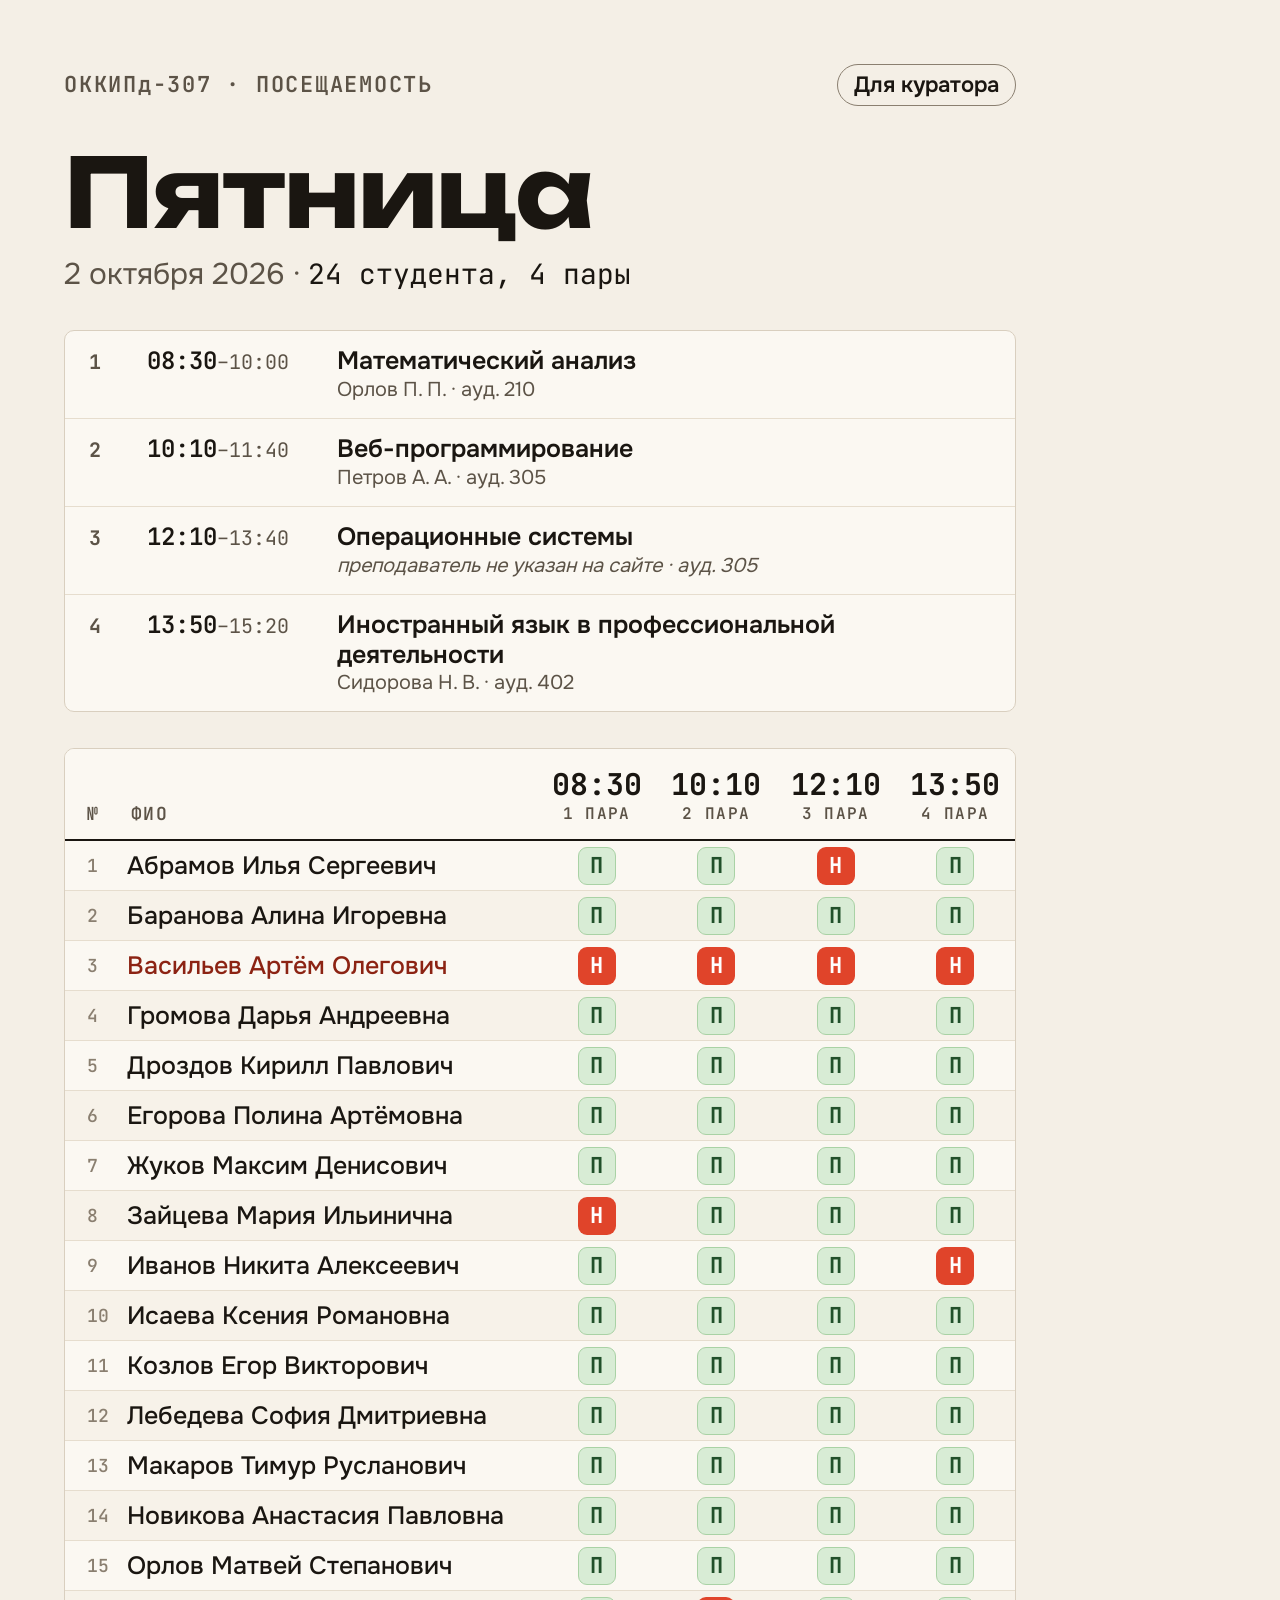
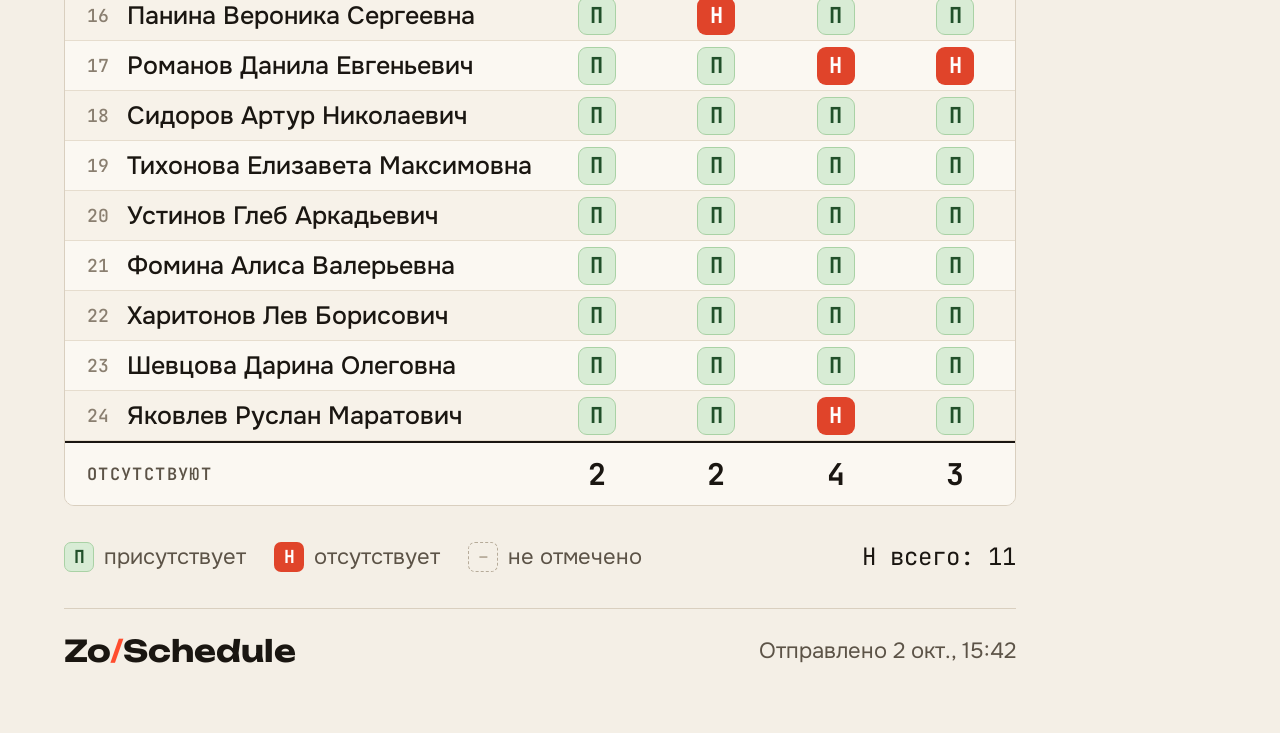
==== backend/app/web/design/report.html @ d5b0e3bf "Дизайн: кнопка «Отправить куратору», выбор пары и макет картинки Переключатель «Остальным П/Н», выбо" ====
<!doctype html>
<html lang="ru">
<head>
<meta charset="utf-8">
<title>Картинка для куратора</title>
<!-- Макет картинки, которую бот присылает старосте («Отправить куратору»): 1080 px, светлая
     тема всегда, потому что картинку пересылают и печатают. Данные подставные; ?partial
     показывает вид с неотмеченными ячейками. Боевой шаблон повторит эту вёрстку. -->
<style>
@font-face{font-family:'Onest';font-weight:100 900;src:url(../../bot/assets/fonts/Onest-cyrillic.woff2) format('woff2');unicode-range:U+0301,U+0400-045F,U+0490-0491,U+04B0-04B1,U+2116}
@font-face{font-family:'Onest';font-weight:100 900;src:url(../../bot/assets/fonts/Onest-latin.woff2) format('woff2');unicode-range:U+0000-00FF,U+2000-206F,U+2212}
@font-face{font-family:'JetBrains Mono';font-weight:100 800;src:url(../../bot/assets/fonts/JetBrainsMono-cyrillic.woff2) format('woff2');unicode-range:U+0301,U+0400-045F,U+0490-0491,U+04B0-04B1,U+2116}
@font-face{font-family:'JetBrains Mono';font-weight:100 800;src:url(../../bot/assets/fonts/JetBrainsMono-latin.woff2) format('woff2');unicode-range:U+0000-00FF,U+2000-206F,U+2212}
@font-face{font-family:'Unbounded';font-weight:200 900;src:url(../../bot/assets/fonts/Unbounded-cyrillic.woff2) format('woff2');unicode-range:U+0301,U+0400-045F,U+0490-0491,U+04B0-04B1,U+2116}
@font-face{font-family:'Unbounded';font-weight:200 900;src:url(../../bot/assets/fonts/Unbounded-latin.woff2) format('woff2');unicode-range:U+0000-00FF,U+2000-206F,U+2212}
*{margin:0;padding:0;box-sizing:border-box}
body{background:#f4efe6;font-family:Onest,system-ui,sans-serif;color:#1a1611}
.frame{width:1080px;padding:64px;display:flex;flex-direction:column;gap:36px;background:#f4efe6}
.mono{font-family:'JetBrains Mono',ui-monospace,monospace}
.top{display:flex;align-items:center;justify-content:space-between}
.eyebrow{font-size:22px;line-height:28px;font-weight:600;letter-spacing:.08em;color:#5c5347}
.eyebrow em{font-style:normal;text-transform:uppercase}
.pill{font-size:22px;line-height:28px;font-weight:600;padding:6px 16px;border:1px solid #8a7f70;border-radius:999px}
h1{font-family:Unbounded,'Arial Black',sans-serif;font-size:96px;line-height:100px;font-weight:700;letter-spacing:-.02em}
.sub{font-size:30px;line-height:40px;color:#5c5347;margin-top:12px}
.sub b{font-family:'JetBrains Mono',monospace;font-size:28px;font-weight:400;color:#1a1611}
table{width:100%;border-collapse:separate;border-spacing:0;table-layout:fixed;background:#fbf8f2;border:1px solid #d9cfbf;border-radius:10px;overflow:hidden}
th,td{padding:0;text-align:center;font-weight:inherit}
col.n{width:62px}col.who{width:410px}
thead th{vertical-align:bottom;padding:18px 4px 14px;border-bottom:2px solid #1a1611;background:#fbf8f2}
thead .t{font:700 30px/34px 'JetBrains Mono',monospace}
thead .p{margin-top:2px;font:600 16px/22px 'JetBrains Mono',monospace;letter-spacing:.08em;text-transform:uppercase;color:#5c5347;display:flex;align-items:center;justify-content:center;gap:8px}
.dot{flex:none;width:12px;height:12px;border-radius:50%;background:var(--dot)}
.k-blue{--dot:#3b6fd1}.k-green{--dot:#3f9a4c}.k-red{--dot:#e0442a}.k-gray{--dot:#a69a88}
thead .num,thead .name{text-align:left;vertical-align:bottom;font:600 18px/22px 'JetBrains Mono',monospace;letter-spacing:.08em;text-transform:uppercase;color:#5c5347}
thead .num{padding-left:22px}
tbody td,tbody th{height:50px;border-bottom:1px solid #e6ddce}
tbody tr:nth-child(even) td,tbody tr:nth-child(even) th{background:#f7f2e9}
tbody .num{font:500 18px/1 'JetBrains Mono',monospace;color:#8a7f70;text-align:left;padding-left:22px}
tbody .name{text-align:left;font-size:25px;line-height:30px;font-weight:500;white-space:nowrap;padding-right:6px}
.m{display:inline-grid;place-items:center;width:38px;height:38px;border-radius:9px;font:700 22px/1 'JetBrains Mono',monospace;vertical-align:middle}
.m.p{background:#d8ecd5;color:#21502a;border:1.5px solid #a9d2a5}
.m.n{background:#e0442a;color:#fff}
.m.e{border:1.5px dashed #b6ab99;color:#b6ab99;font-weight:500}
.gone .name{color:#8c2313}
tfoot td,tfoot th{height:64px;border-top:2px solid #1a1611;background:#fbf8f2;vertical-align:middle}
tfoot th{text-align:left;padding-left:22px;font:600 17px/22px 'JetBrains Mono',monospace;letter-spacing:.08em;text-transform:uppercase;color:#5c5347}
tfoot .s{font:700 30px/1 'JetBrains Mono',monospace}
tfoot .s.z{color:#8a7f70;font-weight:500}
tfoot small{display:block;margin-top:3px;font:500 15px/18px 'JetBrains Mono',monospace;color:#8c2313}
.legend{display:flex;flex-wrap:wrap;align-items:center;gap:14px 28px;font-size:22px;line-height:28px;color:#5c5347}
.legend span{display:flex;align-items:center;gap:10px}
.legend .m{width:30px;height:30px;font-size:18px;border-radius:7px}
.legend b{margin-left:auto;font:400 24px/28px 'JetBrains Mono',monospace;color:#1a1611}
.foot{display:flex;align-items:center;justify-content:space-between;padding-top:24px;border-top:1px solid #d9cfbf}
.logo{font-family:Unbounded,'Arial Black',sans-serif;font-size:30px;line-height:36px;font-weight:700}
.logo span{color:#ff4d2e}
.upd{font-size:22px;line-height:28px;color:#5c5347}
.plan{display:flex;flex-direction:column;background:#fbf8f2;border:1px solid #d9cfbf;border-radius:10px}
.pl{display:grid;grid-template-columns:44px 176px minmax(0,1fr);align-items:baseline;gap:0 14px;padding:15px 24px;border-bottom:1px solid #e6ddce}
.pl:last-child{border-bottom:0}
.pl .no{font:700 20px/26px 'JetBrains Mono',monospace;color:#5c5347}
.pl .tm{font:600 24px/30px 'JetBrains Mono',monospace;white-space:nowrap}
.pl .tm small{font:400 20px/30px 'JetBrains Mono',monospace;color:#5c5347}
.pl .ti{font-size:25px;line-height:30px;font-weight:600;display:flex;align-items:baseline;gap:12px;flex-wrap:wrap}

.pl .me{grid-column:3;font-size:20px;line-height:26px;color:#5c5347}
.pl .me.unknown{font-style:italic}
</style>
</head>
<body>
<div class="frame" id="frame"></div>
<script>
(function () {
  var partial = location.search.indexOf('partial') >= 0;
  var NAMES = ['Абрамов Илья Сергеевич', 'Баранова Алина Игоревна', 'Васильев Артём Олегович', 'Громова Дарья Андреевна', 'Дроздов Кирилл Павлович',
    'Егорова Полина Артёмовна', 'Жуков Максим Денисович', 'Зайцева Мария Ильинична', 'Иванов Никита Алексеевич', 'Исаева Ксения Романовна',
    'Козлов Егор Викторович', 'Лебедева София Дмитриевна', 'Макаров Тимур Русланович', 'Новикова Анастасия Павловна', 'Орлов Матвей Степанович',
    'Панина Вероника Сергеевна', 'Романов Данила Евгеньевич', 'Сидоров Артур Николаевич', 'Тихонова Елизавета Максимовна', 'Устинов Глеб Аркадьевич',
    'Фомина Алиса Валерьевна', 'Харитонов Лев Борисович', 'Шевцова Дарина Олеговна', 'Яковлев Руслан Маратович'];
  var PAIRS = [
    { start: '08:30', end: '10:00', title: 'Математический анализ', tone: 'blue', teacher: 'Орлов П. П.', room: '210' },
    { start: '10:10', end: '11:40', title: 'Веб-программирование', tone: 'green', teacher: 'Петров А. А.', room: '305' },
    { start: '12:10', end: '13:40', title: 'Операционные системы', tone: 'blue', teacher: null, room: '305' },
    { start: '13:50', end: '15:20', title: 'Иностранный язык в профессиональной деятельности', tone: 'green', teacher: 'Сидорова Н. В.', room: '402' },
  ];
  function mark(si, pi) {
    if (si === 2) return 'n';                                  // не было весь день
    if ((si * 7 + pi * 13) % 23 === 3 || (si === 16 && pi >= 2)) return 'n';
    if (partial && si >= 19 && pi >= 2) return 'e';            // староста отправил недозаполненное
    return 'p';
  }
  var h = function (tag, cls, text) { var e = document.createElement(tag); if (cls) e.className = cls; if (text != null) e.textContent = text; return e; };

  var top = h('div', 'top');
  var eb = h('div', 'eyebrow mono'); eb.append('ОККИПд-307 · ', h('em', null, 'посещаемость'));
  top.append(eb, h('div', 'pill', 'Для куратора'));
  var head = h('div'); head.append(h('h1', null, 'Пятница'));
  var sub = h('div', 'sub'); sub.append('2 октября 2026 · '); sub.append(h('b', null, NAMES.length + ' студента, ' + PAIRS.length + ' пары'));
  head.append(sub);

  var plan = h('div', 'plan');
  PAIRS.forEach(function (p, i) {
    var row = h('div', 'pl k-' + p.tone), tm = h('div', 'tm', p.start), ti = h('div', 'ti');
    tm.append(h('small', null, '–' + p.end)); ti.append(p.title);
    row.append(h('div', 'no', i + 1), tm, ti);
    row.append(h('div', 'me' + (p.teacher ? '' : ' unknown'), (p.teacher || 'преподаватель не указан на сайте') + (p.room ? ' · ауд. ' + p.room : '')));
    plan.append(row);
  });

  var table = h('table');
  var colgroup = h('colgroup'); colgroup.append(h('col', 'n'), h('col', 'who'));
  PAIRS.forEach(function () { colgroup.append(h('col')); });
  var thead = h('thead'), tr = h('tr');
  tr.append(h('th', 'num', '№'), h('th', 'name', 'ФИО'));
  PAIRS.forEach(function (p, i) {
    var th = h('th'); var t = h('div', 't', p.start);
    th.append(t, h('div', 'p', (i + 1) + ' пара')); tr.append(th);
  });
  thead.append(tr);
  var tbody = h('tbody'), absent = PAIRS.map(function () { return 0; }), empty = PAIRS.map(function () { return 0; });
  NAMES.forEach(function (name, si) {
    var row = h('tr'), marks = PAIRS.map(function (_, pi) { return mark(si, pi); });
    var cells = [h('th', 'num', si + 1), h('th', 'name', name)];
    marks.forEach(function (m, pi) {
      if (m === 'n') absent[pi]++; if (m === 'e') empty[pi]++;
      var td = h('td'); td.append(h('span', 'm ' + m, m === 'p' ? 'П' : m === 'n' ? 'Н' : '–')); cells.push(td);
    });
    if (marks.every(function (m) { return m === 'n'; })) row.className = 'gone';
    row.append.apply(row, cells); tbody.append(row);
  });
  var tfoot = h('tfoot'), fr = h('tr'); var lab = h('th', null, 'Отсутствуют'); lab.colSpan = 2; fr.append(lab);
  PAIRS.forEach(function (_, pi) {
    var td = h('td'); td.append(h('div', 's mono' + (absent[pi] ? '' : ' z'), absent[pi] || '—'));
    if (empty[pi]) td.append(h('small', null, 'не отмечено ' + empty[pi]));
    fr.append(td);
  });
  tfoot.append(fr); table.append(colgroup, thead, tbody, tfoot);

  var total = absent.reduce(function (a, b) { return a + b; }, 0), blank = empty.reduce(function (a, b) { return a + b; }, 0);
  var legend = h('div', 'legend');
  [['p', 'П', 'присутствует'], ['n', 'Н', 'отсутствует'], ['e', '–', 'не отмечено']].forEach(function (x) {
    var s = h('span'); s.append(h('i', 'm ' + x[0], x[1]), x[2]); legend.append(s);
  });
  legend.append(h('b', null, 'Н всего: ' + total + (blank ? ' · не отмечено: ' + blank : '')));

  var foot = h('div', 'foot'); var logo = h('div', 'logo'); logo.append('Zo', h('span', null, '/'), 'Schedule');
  foot.append(logo, h('div', 'upd', 'Отправлено 2 окт., 15:42'));
  document.getElementById('frame').append(top, head, plan, table, legend, foot);
})();
</script>
</body>
</html>
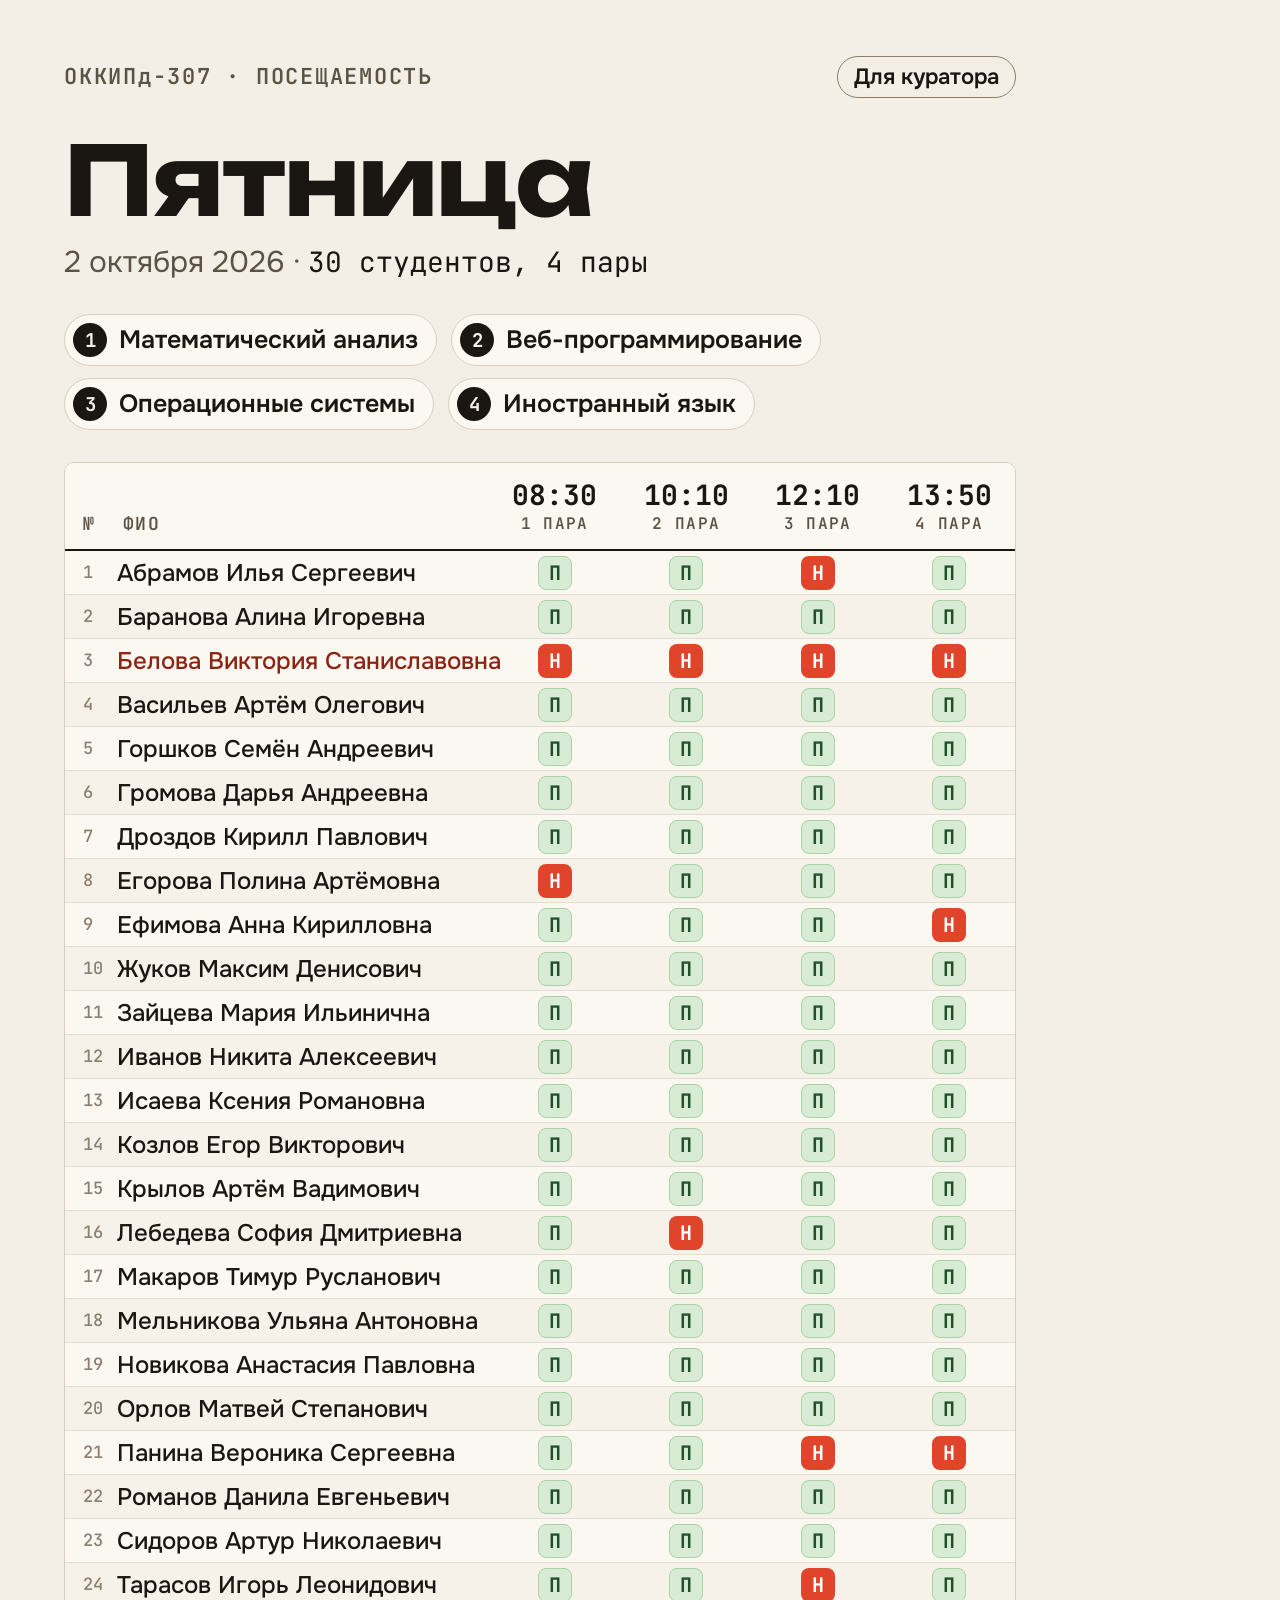
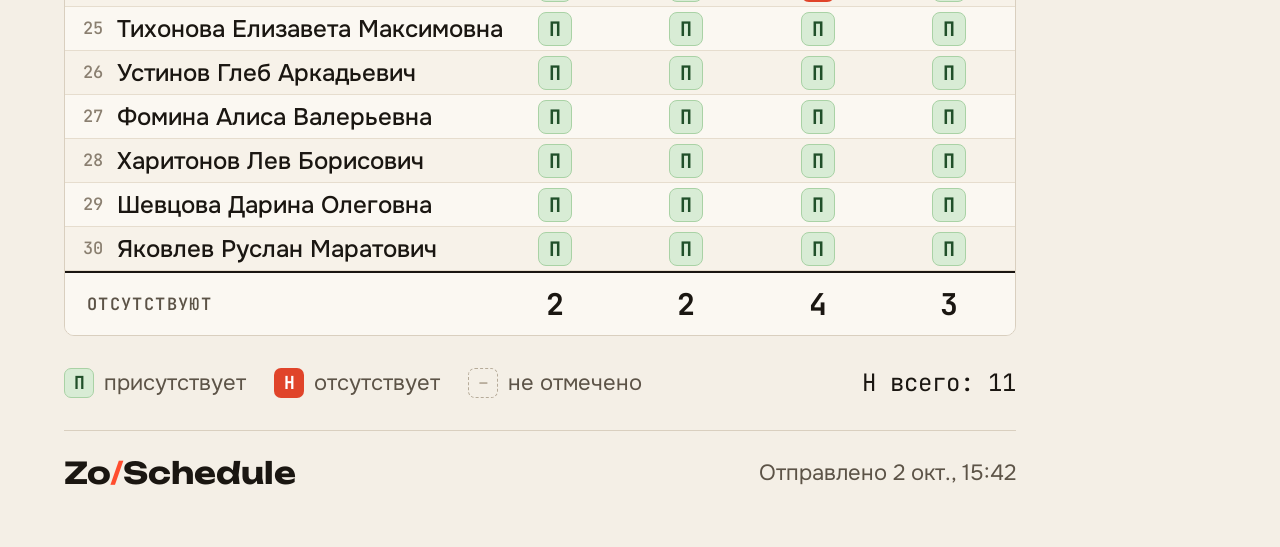
==== commit 55d32823: "Дизайн: картинка для куратора на 30 студентов, названия пар по желанию Над таблицей остаётся строка " ====
--- a/backend/app/web/design/report.html
+++ b/backend/app/web/design/report.html
@@ -15,7 +15,7 @@
 @font-face{font-family:'Unbounded';font-weight:200 900;src:url(../../bot/assets/fonts/Unbounded-latin.woff2) format('woff2');unicode-range:U+0000-00FF,U+2000-206F,U+2212}
 *{margin:0;padding:0;box-sizing:border-box}
 body{background:#f4efe6;font-family:Onest,system-ui,sans-serif;color:#1a1611}
-.frame{width:1080px;padding:64px;display:flex;flex-direction:column;gap:36px;background:#f4efe6}
+.frame{width:1080px;padding:56px 64px;display:flex;flex-direction:column;gap:32px;background:#f4efe6}
 .mono{font-family:'JetBrains Mono',ui-monospace,monospace}
 .top{display:flex;align-items:center;justify-content:space-between}
 .eyebrow{font-size:22px;line-height:28px;font-weight:600;letter-spacing:.08em;color:#5c5347}
@@ -26,19 +26,19 @@
 .sub b{font-family:'JetBrains Mono',monospace;font-size:28px;font-weight:400;color:#1a1611}
 table{width:100%;border-collapse:separate;border-spacing:0;table-layout:fixed;background:#fbf8f2;border:1px solid #d9cfbf;border-radius:10px;overflow:hidden}
 th,td{padding:0;text-align:center;font-weight:inherit}
-col.n{width:62px}col.who{width:410px}
-thead th{vertical-align:bottom;padding:18px 4px 14px;border-bottom:2px solid #1a1611;background:#fbf8f2}
-thead .t{font:700 30px/34px 'JetBrains Mono',monospace}
+col.n{width:52px}col.who{width:372px}
+thead th{vertical-align:bottom;padding:16px 6px 14px;border-bottom:2px solid #1a1611;background:#fbf8f2}
+thead .t{font:700 28px/32px 'JetBrains Mono',monospace}
 thead .p{margin-top:2px;font:600 16px/22px 'JetBrains Mono',monospace;letter-spacing:.08em;text-transform:uppercase;color:#5c5347;display:flex;align-items:center;justify-content:center;gap:8px}
 .dot{flex:none;width:12px;height:12px;border-radius:50%;background:var(--dot)}
 .k-blue{--dot:#3b6fd1}.k-green{--dot:#3f9a4c}.k-red{--dot:#e0442a}.k-gray{--dot:#a69a88}
-thead .num,thead .name{text-align:left;vertical-align:bottom;font:600 18px/22px 'JetBrains Mono',monospace;letter-spacing:.08em;text-transform:uppercase;color:#5c5347}
-thead .num{padding-left:22px}
-tbody td,tbody th{height:50px;border-bottom:1px solid #e6ddce}
+thead .num,thead .name{text-align:left;vertical-align:bottom;padding-bottom:14px;font:600 18px/22px 'JetBrains Mono',monospace;letter-spacing:.08em;text-transform:uppercase;color:#5c5347}
+thead .num{padding-left:18px}
+tbody td,tbody th{height:44px;border-bottom:1px solid #e6ddce}
 tbody tr:nth-child(even) td,tbody tr:nth-child(even) th{background:#f7f2e9}
-tbody .num{font:500 18px/1 'JetBrains Mono',monospace;color:#8a7f70;text-align:left;padding-left:22px}
-tbody .name{text-align:left;font-size:25px;line-height:30px;font-weight:500;white-space:nowrap;padding-right:6px}
-.m{display:inline-grid;place-items:center;width:38px;height:38px;border-radius:9px;font:700 22px/1 'JetBrains Mono',monospace;vertical-align:middle}
+tbody .num{font:500 17px/1 'JetBrains Mono',monospace;color:#8a7f70;text-align:left;padding-left:18px}
+tbody .name{text-align:left;font-size:24px;line-height:28px;font-weight:500;white-space:nowrap;padding-right:6px}
+.m{display:inline-grid;place-items:center;width:34px;height:34px;border-radius:8px;font:700 20px/1 'JetBrains Mono',monospace;vertical-align:middle}
 .m.p{background:#d8ecd5;color:#21502a;border:1.5px solid #a9d2a5}
 .m.n{background:#e0442a;color:#fff}
 .m.e{border:1.5px dashed #b6ab99;color:#b6ab99;font-weight:500}
@@ -66,6 +66,9 @@
 
 .pl .me{grid-column:3;font-size:20px;line-height:26px;color:#5c5347}
 .pl .me.unknown{font-style:italic}
+.names{display:flex;flex-wrap:wrap;gap:12px 14px}
+.nm{display:flex;align-items:center;gap:12px;padding:8px 18px 8px 8px;background:#fbf8f2;border:1px solid #d9cfbf;border-radius:999px;font-size:25px;line-height:30px;font-weight:600}
+.nm b{display:grid;place-items:center;min-width:34px;height:34px;padding:0 8px;border-radius:999px;background:#1a1611;color:#f4efe6;font:700 19px/1 'JetBrains Mono',monospace}
 </style>
 </head>
 <body>
@@ -73,21 +76,24 @@
 <script>
 (function () {
   var partial = location.search.indexOf('partial') >= 0;
+  var titles = location.search.indexOf('titles=0') < 0;
   var NAMES = ['Абрамов Илья Сергеевич', 'Баранова Алина Игоревна', 'Васильев Артём Олегович', 'Громова Дарья Андреевна', 'Дроздов Кирилл Павлович',
     'Егорова Полина Артёмовна', 'Жуков Максим Денисович', 'Зайцева Мария Ильинична', 'Иванов Никита Алексеевич', 'Исаева Ксения Романовна',
     'Козлов Егор Викторович', 'Лебедева София Дмитриевна', 'Макаров Тимур Русланович', 'Новикова Анастасия Павловна', 'Орлов Матвей Степанович',
     'Панина Вероника Сергеевна', 'Романов Данила Евгеньевич', 'Сидоров Артур Николаевич', 'Тихонова Елизавета Максимовна', 'Устинов Глеб Аркадьевич',
-    'Фомина Алиса Валерьевна', 'Харитонов Лев Борисович', 'Шевцова Дарина Олеговна', 'Яковлев Руслан Маратович'];
+    'Фомина Алиса Валерьевна', 'Харитонов Лев Борисович', 'Шевцова Дарина Олеговна', 'Яковлев Руслан Маратович',
+    'Белова Виктория Станиславовна', 'Горшков Семён Андреевич', 'Ефимова Анна Кирилловна', 'Крылов Артём Вадимович', 'Мельникова Ульяна Антоновна', 'Тарасов Игорь Леонидович']
+    .sort(function (a, b) { return a.localeCompare(b, 'ru'); });
   var PAIRS = [
-    { start: '08:30', end: '10:00', title: 'Математический анализ', tone: 'blue', teacher: 'Орлов П. П.', room: '210' },
-    { start: '10:10', end: '11:40', title: 'Веб-программирование', tone: 'green', teacher: 'Петров А. А.', room: '305' },
-    { start: '12:10', end: '13:40', title: 'Операционные системы', tone: 'blue', teacher: null, room: '305' },
-    { start: '13:50', end: '15:20', title: 'Иностранный язык в профессиональной деятельности', tone: 'green', teacher: 'Сидорова Н. В.', room: '402' },
+    { start: '08:30', end: '10:00', title: 'Математический анализ', tone: 'blue' },
+    { start: '10:10', end: '11:40', title: 'Веб-программирование', tone: 'green' },
+    { start: '12:10', end: '13:40', title: 'Операционные системы', tone: 'blue' },
+    { start: '13:50', end: '15:20', title: 'Иностранный язык', tone: 'green' },
   ];
   function mark(si, pi) {
     if (si === 2) return 'n';                                  // не было весь день
-    if ((si * 7 + pi * 13) % 23 === 3 || (si === 16 && pi >= 2)) return 'n';
-    if (partial && si >= 19 && pi >= 2) return 'e';            // староста отправил недозаполненное
+    if ((si * 7 + pi * 13) % 23 === 3 || (si === 20 && pi >= 2)) return 'n';
+    if (partial && si >= 25 && pi >= 2) return 'e';            // староста отправил недозаполненное
     return 'p';
   }
   var h = function (tag, cls, text) { var e = document.createElement(tag); if (cls) e.className = cls; if (text != null) e.textContent = text; return e; };
@@ -96,17 +102,16 @@
   var eb = h('div', 'eyebrow mono'); eb.append('ОККИПд-307 · ', h('em', null, 'посещаемость'));
   top.append(eb, h('div', 'pill', 'Для куратора'));
   var head = h('div'); head.append(h('h1', null, 'Пятница'));
-  var sub = h('div', 'sub'); sub.append('2 октября 2026 · '); sub.append(h('b', null, NAMES.length + ' студента, ' + PAIRS.length + ' пары'));
+  var sub = h('div', 'sub'); sub.append('2 октября 2026 · '); sub.append(h('b', null, NAMES.length + ' студентов, ' + PAIRS.length + ' пары'));
   head.append(sub);
 
-  var plan = h('div', 'plan');
-  PAIRS.forEach(function (p, i) {
-    var row = h('div', 'pl k-' + p.tone), tm = h('div', 'tm', p.start), ti = h('div', 'ti');
-    tm.append(h('small', null, '–' + p.end)); ti.append(p.title);
-    row.append(h('div', 'no', i + 1), tm, ti);
-    row.append(h('div', 'me' + (p.teacher ? '' : ' unknown'), (p.teacher || 'преподаватель не указан на сайте') + (p.room ? ' · ауд. ' + p.room : '')));
-    plan.append(row);
-  });
+  var names = null;
+  if (titles) {
+    names = h('div', 'names');
+    PAIRS.forEach(function (p, i) {
+      var chip = h('div', 'nm k-' + p.tone); chip.append(h('b', null, i + 1), p.title); names.append(chip);
+    });
+  }
 
   var table = h('table');
   var colgroup = h('colgroup'); colgroup.append(h('col', 'n'), h('col', 'who'));
@@ -115,7 +120,8 @@
   tr.append(h('th', 'num', '№'), h('th', 'name', 'ФИО'));
   PAIRS.forEach(function (p, i) {
     var th = h('th'); var t = h('div', 't', p.start);
-    th.append(t, h('div', 'p', (i + 1) + ' пара')); tr.append(th);
+    th.append(t, h('div', 'p', (i + 1) + ' пара'));
+    tr.append(th);
   });
   thead.append(tr);
   var tbody = h('tbody'), absent = PAIRS.map(function () { return 0; }), empty = PAIRS.map(function () { return 0; });
@@ -146,7 +152,7 @@
 
   var foot = h('div', 'foot'); var logo = h('div', 'logo'); logo.append('Zo', h('span', null, '/'), 'Schedule');
   foot.append(logo, h('div', 'upd', 'Отправлено 2 окт., 15:42'));
-  document.getElementById('frame').append(top, head, plan, table, legend, foot);
+  document.getElementById('frame').append.apply(document.getElementById('frame'), [top, head, names, table, legend, foot].filter(Boolean));
 })();
 </script>
 </body>
